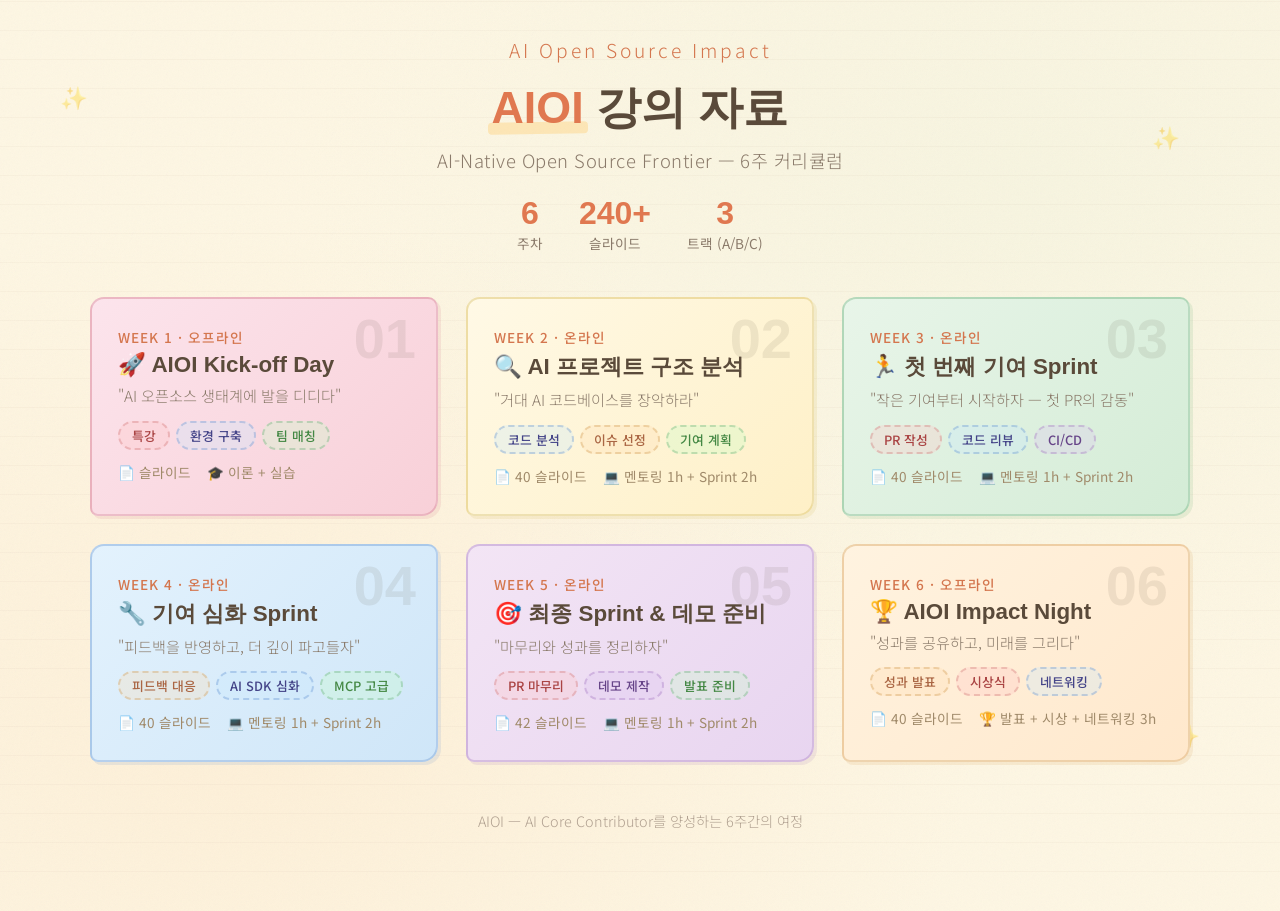
==== index.html @ 97fd27ec "초기 커밋: AIOI 오픈소스 x AI 교육과정 슬라이드 및 리서치 자료" ====
<!DOCTYPE html>
<html lang="ko">
<head>
<meta charset="UTF-8">
<meta name="viewport" content="width=device-width, initial-scale=1.0">
<title>AIOI - AI Open Source Impact 강의 자료</title>
<style>
  @import url('https://fonts.googleapis.com/css2?family=Nanum+Square+Round:wght@400;700;800&family=Noto+Sans+KR:wght@300;400;500;700;900&display=swap');
  * { margin: 0; padding: 0; box-sizing: border-box; }
  body {
    font-family: 'Noto Sans KR', sans-serif;
    background: #fdf6e3;
    background-image:
      radial-gradient(ellipse at 20% 80%, rgba(255,200,150,0.15) 0%, transparent 50%),
      radial-gradient(ellipse at 80% 20%, rgba(200,230,200,0.12) 0%, transparent 50%),
      url("data:image/svg+xml,%3Csvg width='100' height='100' xmlns='http://www.w3.org/2000/svg'%3E%3Cfilter id='n'%3E%3CfeTurbulence baseFrequency='0.65' numOctaves='3' stitchTiles='stitch'/%3E%3C/filter%3E%3Crect width='100' height='100' filter='url(%23n)' opacity='0.03'/%3E%3C/svg%3E");
    min-height: 100vh;
    display: flex;
    flex-direction: column;
    align-items: center;
    padding: 36px 40px 80px;
  }
  body::before {
    content: '';
    position: fixed;
    top: 0; left: 0; width: 100%; height: 100%;
    background: repeating-linear-gradient(0deg, transparent, transparent 28px, rgba(180,160,140,0.06) 28px, rgba(180,160,140,0.06) 29px);
    pointer-events: none;
    z-index: 0;
  }
  body > * { position: relative; z-index: 1; }
  .header { text-align: center; margin-bottom: 28px; }
  .header-sub { font-family: 'Noto Sans KR', sans-serif; font-weight: 300; font-size: 1.2rem; color: #d4764e; letter-spacing: 3px; margin-bottom: 12px; }
  .header-title { font-family: 'Nanum Square Round', sans-serif; font-weight: 800; font-size: 2.8rem; color: #5a4a3a; line-height: 1.4; margin-bottom: 8px; }
  .header-title .highlight { color: #e07850; position: relative; }
  .header-title .highlight::after { content: ''; position: absolute; bottom: -2px; left: -4px; right: -4px; height: 12px; background: rgba(255,200,100,0.35); border-radius: 4px; z-index: -1; transform: rotate(-0.8deg); }
  .header-desc { font-family: 'Noto Sans KR', sans-serif; font-weight: 300; font-size: 1.15rem; color: #8a7a6a; letter-spacing: 0.5px; }
  .stats-row { display: flex; gap: 36px; margin: 24px 0 16px; justify-content: center; }
  .stat-item { text-align: center; }
  .stat-value { font-family: 'Nanum Square Round', sans-serif; font-weight: 800; font-size: 2rem; color: #e07850; line-height: 1; }
  .stat-label { font-family: 'Noto Sans KR', sans-serif; font-weight: 400; font-size: 0.85rem; color: #8a7a6a; margin-top: 4px; }
  .week-grid { display: grid; grid-template-columns: repeat(auto-fit, minmax(320px, 1fr)); gap: 28px; width: 100%; max-width: 1100px; }
  .week-card {
    padding: 28px 26px;
    border-radius: 14px 10px 16px 8px;
    position: relative;
    transition: transform 0.3s ease, box-shadow 0.3s ease;
    text-decoration: none;
    display: block;
    cursor: pointer;
  }
  .week-card:hover { transform: translateY(-6px) rotate(0.3deg); box-shadow: 6px 6px 0 rgba(0,0,0,0.06); }
  .week-card.w1 { background: linear-gradient(135deg, #fce4ec 0%, #f8d0d8 100%); border: 2.5px solid rgba(200,100,120,0.3); box-shadow: 3px 3px 0 rgba(200,100,120,0.12); }
  .week-card.w2 { background: linear-gradient(135deg, #fff9e6 0%, #fef0c7 100%); border: 2.5px solid rgba(200,170,60,0.3); box-shadow: 3px 3px 0 rgba(200,170,60,0.12); }
  .week-card.w3 { background: linear-gradient(135deg, #e8f5e9 0%, #d4ecd6 100%); border: 2.5px solid rgba(80,160,100,0.3); box-shadow: 3px 3px 0 rgba(80,160,100,0.12); }
  .week-card.w4 { background: linear-gradient(135deg, #e3f2fd 0%, #cfe6f8 100%); border: 2.5px solid rgba(80,130,200,0.3); box-shadow: 3px 3px 0 rgba(80,130,200,0.12); }
  .week-card.w5 { background: linear-gradient(135deg, #f3e5f5 0%, #e8d5f0 100%); border: 2.5px solid rgba(150,100,180,0.3); box-shadow: 3px 3px 0 rgba(150,100,180,0.12); }
  .week-card.w6 { background: linear-gradient(135deg, #fff3e0 0%, #ffe8cc 100%); border: 2.5px solid rgba(200,140,60,0.3); box-shadow: 3px 3px 0 rgba(200,140,60,0.12); }
  .week-number { font-family: 'Nanum Square Round', sans-serif; font-weight: 800; font-size: 3.5rem; color: rgba(90,74,58,0.1); position: absolute; right: 20px; top: 12px; line-height: 1; }
  .week-label { font-family: 'Noto Sans KR', sans-serif; font-weight: 500; font-size: 0.85rem; color: #d4764e; letter-spacing: 1px; margin-bottom: 4px; }
  .week-title { font-family: 'Nanum Square Round', sans-serif; font-weight: 800; font-size: 1.4rem; color: #5a4a3a; margin-bottom: 6px; }
  .week-subtitle { font-family: 'Noto Sans KR', sans-serif; font-weight: 300; font-size: 0.95rem; color: #8a7a6a; margin-bottom: 14px; line-height: 1.5; }
  .week-tags { display: flex; gap: 6px; flex-wrap: wrap; margin-bottom: 12px; }
  .tag { display: inline-block; padding: 3px 12px; border-radius: 20px; font-family: 'Noto Sans KR', sans-serif; font-weight: 500; font-size: 0.8rem; border: 2px dashed; }
  .tag.pink { background: rgba(255,200,200,0.3); border-color: rgba(200,100,100,0.3); color: #a44; }
  .tag.blue { background: rgba(200,230,255,0.3); border-color: rgba(80,130,200,0.3); color: #448; }
  .tag.green { background: rgba(200,255,200,0.3); border-color: rgba(80,160,100,0.3); color: #484; }
  .tag.orange { background: rgba(255,220,180,0.3); border-color: rgba(200,140,60,0.3); color: #a64; }
  .tag.purple { background: rgba(220,200,240,0.3); border-color: rgba(150,100,180,0.3); color: #648; }
  .week-meta { display: flex; gap: 16px; align-items: center; font-family: 'Noto Sans KR', sans-serif; font-size: 0.85rem; color: #a08a6a; }
  .week-meta span { display: flex; align-items: center; gap: 4px; }
  .sparkle { position: fixed; font-size: 1.4rem; opacity: 0.4; animation: twinkle 2s ease-in-out infinite; pointer-events: none; z-index: 0; }
  @keyframes twinkle { 0%, 100% { opacity: 0.2; transform: scale(0.8) rotate(0deg); } 50% { opacity: 0.5; transform: scale(1.1) rotate(15deg); } }
  .footer { margin-top: 48px; text-align: center; font-family: 'Noto Sans KR', sans-serif; font-weight: 300; font-size: 0.9rem; color: #b0a090; }
  @media (max-width: 700px) { body { padding: 40px 20px 60px; } .header-title { font-size: 2rem; } .week-grid { grid-template-columns: 1fr; } }
</style>
</head>
<body>

<span class="sparkle" style="top:80px;left:60px;">&#10024;</span>
<span class="sparkle" style="top:120px;right:100px;animation-delay:0.6s;">&#10024;</span>
<span class="sparkle" style="bottom:200px;left:120px;animation-delay:1.2s;">&#10024;</span>
<span class="sparkle" style="bottom:150px;right:80px;animation-delay:0.9s;">&#10024;</span>

<div class="header">
  <div class="header-sub">AI Open Source Impact</div>
  <div class="header-title"><span class="highlight">AIOI</span> 강의 자료</div>
  <div class="header-desc">AI-Native Open Source Frontier &mdash; 6주 커리큘럼</div>
  <div class="stats-row">
    <div class="stat-item"><div class="stat-value">6</div><div class="stat-label">주차</div></div>
    <div class="stat-item"><div class="stat-value">240+</div><div class="stat-label">슬라이드</div></div>
    <div class="stat-item"><div class="stat-value">3</div><div class="stat-label">트랙 (A/B/C)</div></div>
  </div>
</div>

<div class="week-grid">

  <a class="week-card w1" href="week1-slides.html">
    <div class="week-number">01</div>
    <div class="week-label">WEEK 1 &middot; 오프라인</div>
    <div class="week-title">&#128640; AIOI Kick-off Day</div>
    <div class="week-subtitle">"AI 오픈소스 생태계에 발을 디디다"</div>
    <div class="week-tags">
      <span class="tag pink">특강</span>
      <span class="tag blue">환경 구축</span>
      <span class="tag green">팀 매칭</span>
    </div>
    <div class="week-meta">
      <span>&#128196; 슬라이드</span>
      <span>&#127891; 이론 + 실습</span>
    </div>
  </a>

  <a class="week-card w2" href="week2-slides.html">
    <div class="week-number">02</div>
    <div class="week-label">WEEK 2 &middot; 온라인</div>
    <div class="week-title">&#128269; AI 프로젝트 구조 분석</div>
    <div class="week-subtitle">"거대 AI 코드베이스를 장악하라"</div>
    <div class="week-tags">
      <span class="tag blue">코드 분석</span>
      <span class="tag orange">이슈 선정</span>
      <span class="tag green">기여 계획</span>
    </div>
    <div class="week-meta">
      <span>&#128196; 40 슬라이드</span>
      <span>&#128187; 멘토링 1h + Sprint 2h</span>
    </div>
  </a>

  <a class="week-card w3" href="week3-slides.html">
    <div class="week-number">03</div>
    <div class="week-label">WEEK 3 &middot; 온라인</div>
    <div class="week-title">&#127939; 첫 번째 기여 Sprint</div>
    <div class="week-subtitle">"작은 기여부터 시작하자 — 첫 PR의 감동"</div>
    <div class="week-tags">
      <span class="tag pink">PR 작성</span>
      <span class="tag blue">코드 리뷰</span>
      <span class="tag purple">CI/CD</span>
    </div>
    <div class="week-meta">
      <span>&#128196; 40 슬라이드</span>
      <span>&#128187; 멘토링 1h + Sprint 2h</span>
    </div>
  </a>

  <a class="week-card w4" href="week4-slides.html">
    <div class="week-number">04</div>
    <div class="week-label">WEEK 4 &middot; 온라인</div>
    <div class="week-title">&#128295; 기여 심화 Sprint</div>
    <div class="week-subtitle">"피드백을 반영하고, 더 깊이 파고들자"</div>
    <div class="week-tags">
      <span class="tag orange">피드백 대응</span>
      <span class="tag blue">AI SDK 심화</span>
      <span class="tag green">MCP 고급</span>
    </div>
    <div class="week-meta">
      <span>&#128196; 40 슬라이드</span>
      <span>&#128187; 멘토링 1h + Sprint 2h</span>
    </div>
  </a>

  <a class="week-card w5" href="week5-slides.html">
    <div class="week-number">05</div>
    <div class="week-label">WEEK 5 &middot; 온라인</div>
    <div class="week-title">&#127919; 최종 Sprint &amp; 데모 준비</div>
    <div class="week-subtitle">"마무리와 성과를 정리하자"</div>
    <div class="week-tags">
      <span class="tag pink">PR 마무리</span>
      <span class="tag purple">데모 제작</span>
      <span class="tag green">발표 준비</span>
    </div>
    <div class="week-meta">
      <span>&#128196; 42 슬라이드</span>
      <span>&#128187; 멘토링 1h + Sprint 2h</span>
    </div>
  </a>

  <a class="week-card w6" href="week6-slides.html">
    <div class="week-number">06</div>
    <div class="week-label">WEEK 6 &middot; 오프라인</div>
    <div class="week-title">&#127942; AIOI Impact Night</div>
    <div class="week-subtitle">"성과를 공유하고, 미래를 그리다"</div>
    <div class="week-tags">
      <span class="tag orange">성과 발표</span>
      <span class="tag pink">시상식</span>
      <span class="tag blue">네트워킹</span>
    </div>
    <div class="week-meta">
      <span>&#128196; 40 슬라이드</span>
      <span>&#127942; 발표 + 시상 + 네트워킹 3h</span>
    </div>
  </a>

</div>

<div class="footer">
  AIOI &mdash; AI Core Contributor를 양성하는 6주간의 여정
</div>

</body>
</html>
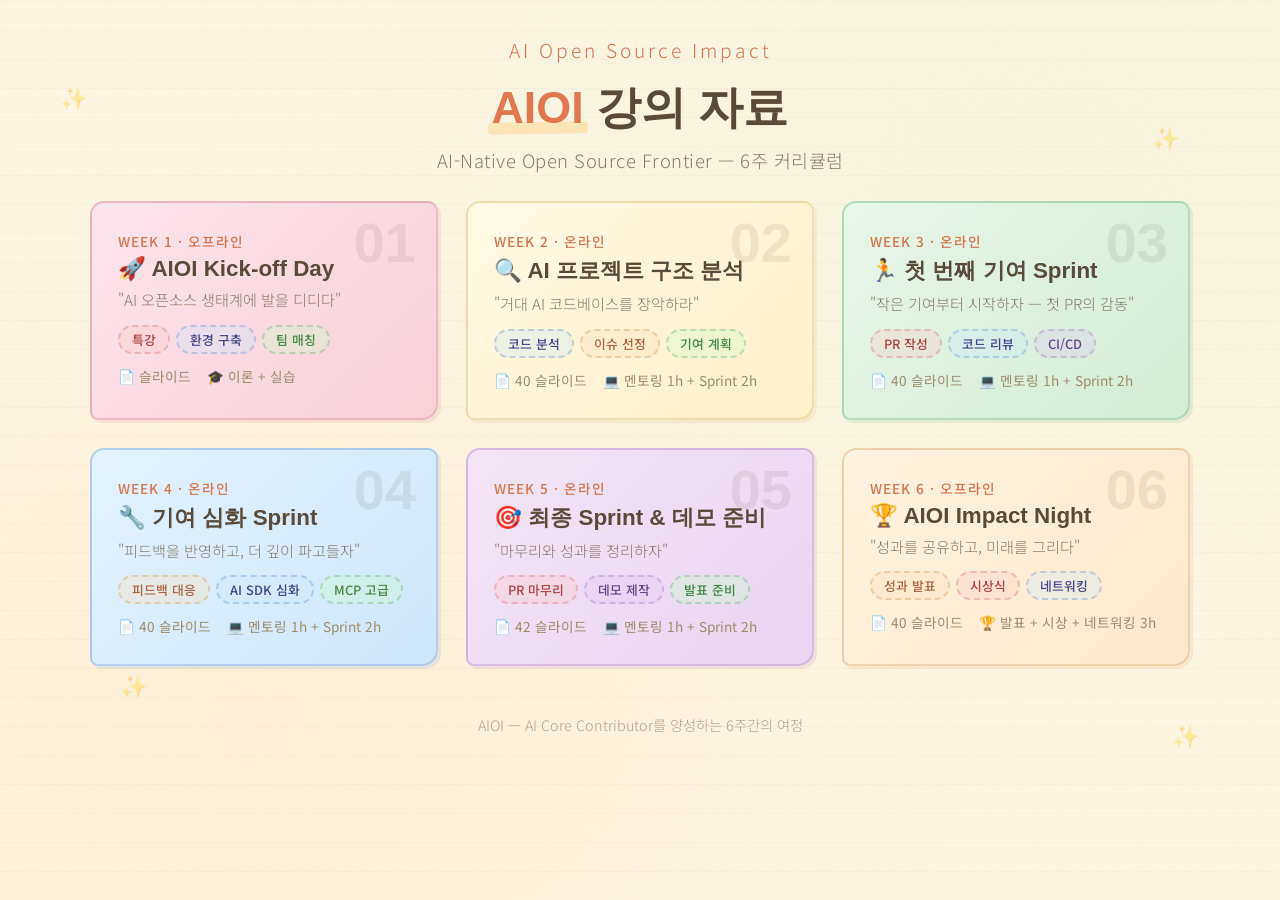
==== commit 7066d609: "index.html 헤더 통계 영역 제거" ====
--- a/index.html
+++ b/index.html
@@ -86,11 +86,6 @@
   <div class="header-sub">AI Open Source Impact</div>
   <div class="header-title"><span class="highlight">AIOI</span> 강의 자료</div>
   <div class="header-desc">AI-Native Open Source Frontier &mdash; 6주 커리큘럼</div>
-  <div class="stats-row">
-    <div class="stat-item"><div class="stat-value">6</div><div class="stat-label">주차</div></div>
-    <div class="stat-item"><div class="stat-value">240+</div><div class="stat-label">슬라이드</div></div>
-    <div class="stat-item"><div class="stat-value">3</div><div class="stat-label">트랙 (A/B/C)</div></div>
-  </div>
 </div>
 
 <div class="week-grid">
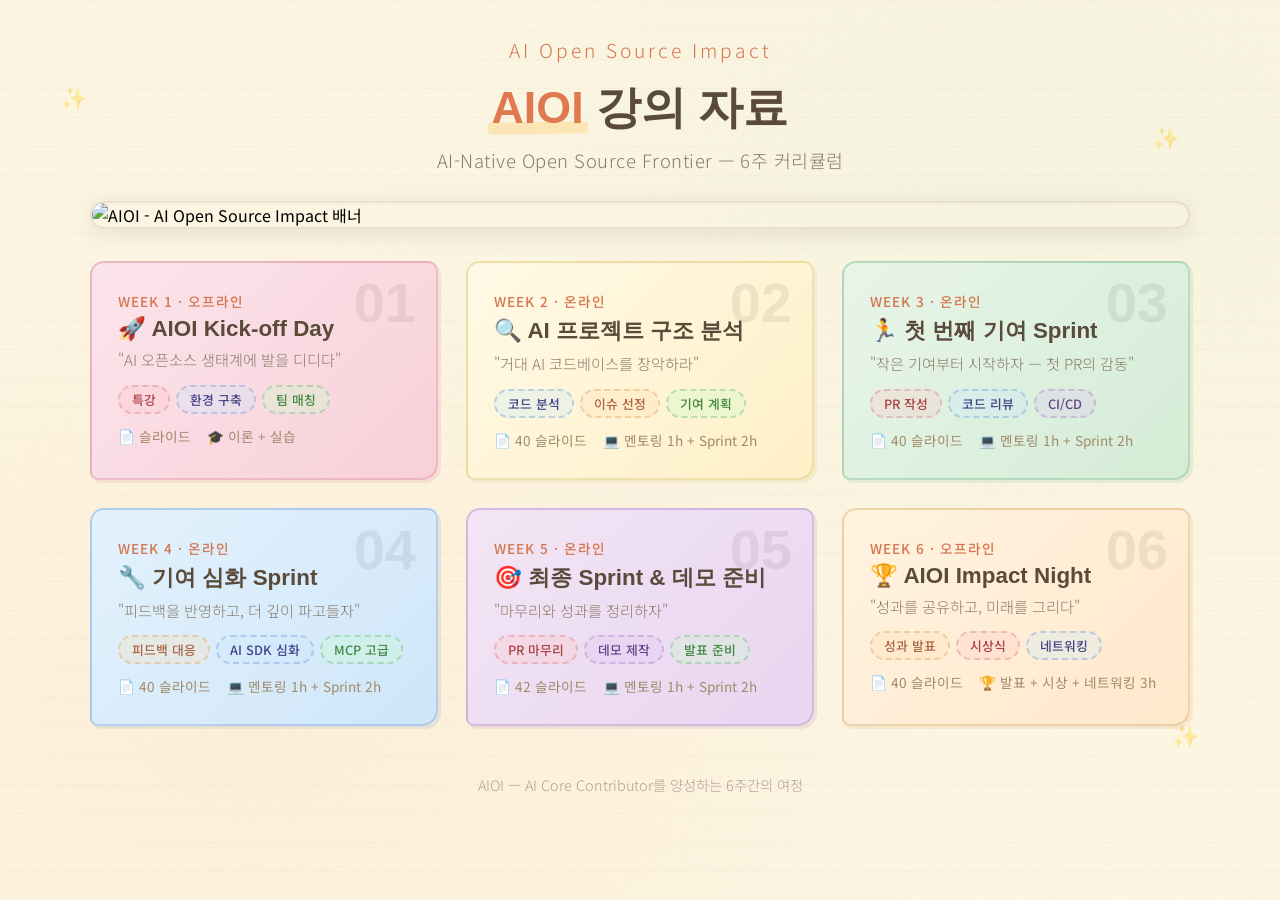
==== commit cc2b0ab5: "배너 이미지 추가 및 전체 페이지 OG/Twitter 메타태그 설정" ====
--- a/index.html
+++ b/index.html
@@ -1,9 +1,35 @@
 <!DOCTYPE html>
 <html lang="ko">
 <head>
+<!-- Google tag (gtag.js) -->
+<script async src="https://www.googletagmanager.com/gtag/js?id=G-9C4HG0H600"></script>
+<script>
+  window.dataLayer = window.dataLayer || [];
+  function gtag(){dataLayer.push(arguments);}
+  gtag('js', new Date());
+  gtag('config', 'G-9C4HG0H600');
+</script>
 <meta charset="UTF-8">
 <meta name="viewport" content="width=device-width, initial-scale=1.0">
 <title>AIOI - AI Open Source Impact 강의 자료</title>
+<meta name="description" content="AI 오픈소스 Core Contributor를 양성하는 6주 커리큘럼. AI 프로젝트 분석, PR 작성, 코드 리뷰 등 실전 오픈소스 기여 교육.">
+<meta name="keywords" content="AI, 오픈소스, Open Source, 기여, Contributor, AIOI, 커리큘럼, PR, 코드리뷰, MCP, AI SDK">
+<meta name="author" content="AIOI">
+<meta name="robots" content="index, follow">
+<meta name="theme-color" content="#e07850">
+<!-- Open Graph -->
+<meta property="og:type" content="website">
+<meta property="og:title" content="AIOI - AI Open Source Impact 강의 자료">
+<meta property="og:description" content="AI 오픈소스 Core Contributor를 양성하는 6주 커리큘럼. AI 프로젝트 분석, PR 작성, 코드 리뷰 등 실전 오픈소스 기여 교육.">
+<meta property="og:image" content="https://revfactory.github.io/aioi_slide/banner.png">
+<meta property="og:url" content="https://revfactory.github.io/aioi_slide/">
+<meta property="og:site_name" content="AIOI">
+<meta property="og:locale" content="ko_KR">
+<!-- Twitter Card -->
+<meta name="twitter:card" content="summary_large_image">
+<meta name="twitter:title" content="AIOI - AI Open Source Impact 강의 자료">
+<meta name="twitter:description" content="AI 오픈소스 Core Contributor를 양성하는 6주 커리큘럼. 실전 오픈소스 기여 교육.">
+<meta name="twitter:image" content="https://revfactory.github.io/aioi_slide/banner.png">
 <style>
   @import url('https://fonts.googleapis.com/css2?family=Nanum+Square+Round:wght@400;700;800&family=Noto+Sans+KR:wght@300;400;500;700;900&display=swap');
   * { margin: 0; padding: 0; box-sizing: border-box; }
@@ -71,8 +97,22 @@
   .week-meta span { display: flex; align-items: center; gap: 4px; }
   .sparkle { position: fixed; font-size: 1.4rem; opacity: 0.4; animation: twinkle 2s ease-in-out infinite; pointer-events: none; z-index: 0; }
   @keyframes twinkle { 0%, 100% { opacity: 0.2; transform: scale(0.8) rotate(0deg); } 50% { opacity: 0.5; transform: scale(1.1) rotate(15deg); } }
+  .banner {
+    width: 100%;
+    max-width: 1100px;
+    margin-bottom: 32px;
+    border-radius: 16px;
+    overflow: hidden;
+    box-shadow: 0 4px 24px rgba(90,74,58,0.12);
+    border: 2.5px solid rgba(200,180,150,0.3);
+  }
+  .banner img {
+    width: 100%;
+    height: auto;
+    display: block;
+  }
   .footer { margin-top: 48px; text-align: center; font-family: 'Noto Sans KR', sans-serif; font-weight: 300; font-size: 0.9rem; color: #b0a090; }
-  @media (max-width: 700px) { body { padding: 40px 20px 60px; } .header-title { font-size: 2rem; } .week-grid { grid-template-columns: 1fr; } }
+  @media (max-width: 700px) { body { padding: 40px 20px 60px; } .header-title { font-size: 2rem; } .week-grid { grid-template-columns: 1fr; } .banner { margin-bottom: 20px; } }
 </style>
 </head>
 <body>
@@ -86,6 +126,10 @@
   <div class="header-sub">AI Open Source Impact</div>
   <div class="header-title"><span class="highlight">AIOI</span> 강의 자료</div>
   <div class="header-desc">AI-Native Open Source Frontier &mdash; 6주 커리큘럼</div>
+</div>
+
+<div class="banner">
+  <img src="banner.png" alt="AIOI - AI Open Source Impact 배너">
 </div>
 
 <div class="week-grid">
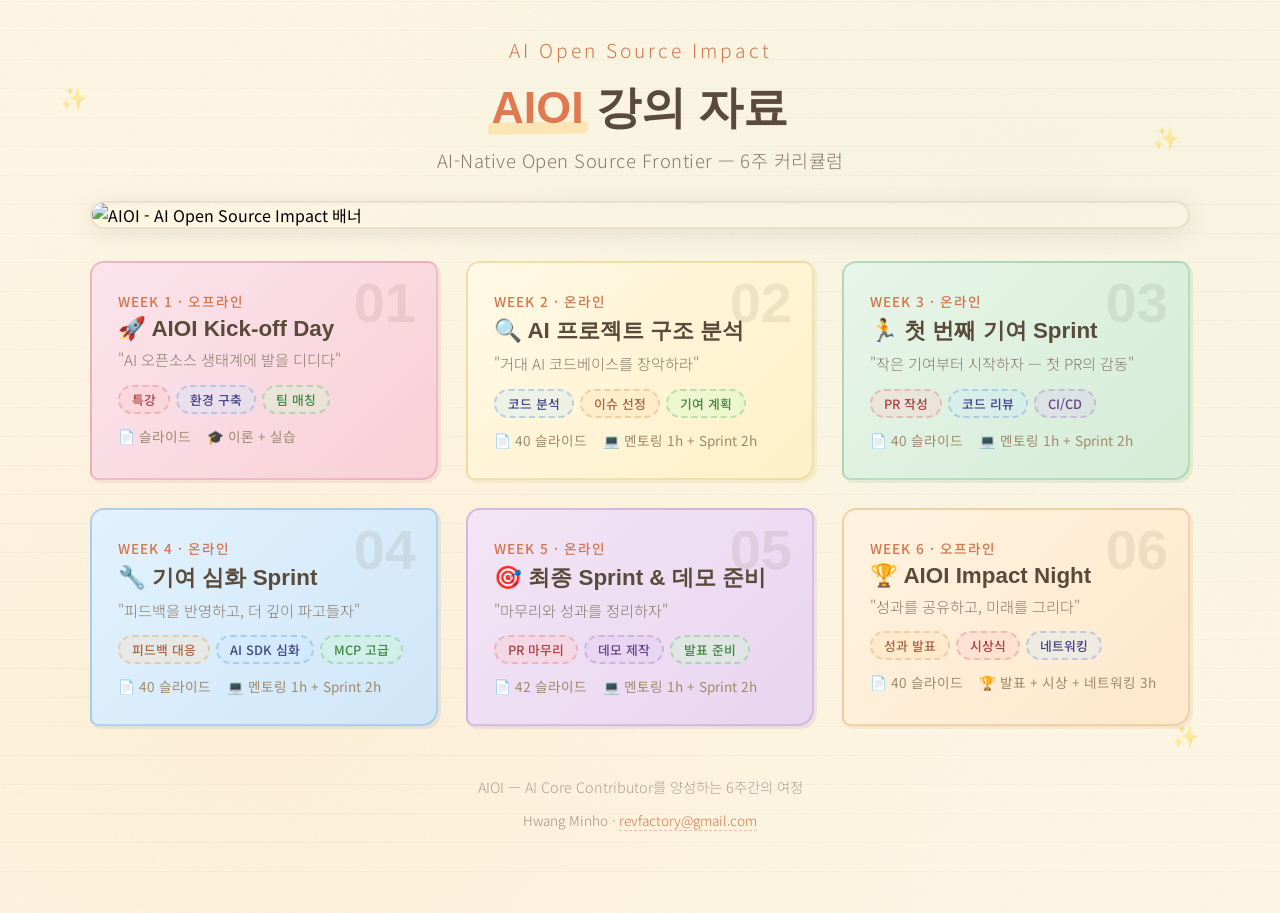
==== commit 5ff728db: "메인 페이지 푸터에 연락처 정보 추가" ====
--- a/index.html
+++ b/index.html
@@ -111,7 +111,10 @@
     height: auto;
     display: block;
   }
-  .footer { margin-top: 48px; text-align: center; font-family: 'Noto Sans KR', sans-serif; font-weight: 300; font-size: 0.9rem; color: #b0a090; }
+  .footer { margin-top: 48px; text-align: center; font-family: 'Noto Sans KR', sans-serif; font-weight: 300; font-size: 0.9rem; color: #b0a090; line-height: 1.8; }
+  .footer .contact { margin-top: 8px; font-size: 0.85rem; color: #a09080; }
+  .footer .contact a { color: #d4764e; text-decoration: none; border-bottom: 1px dashed rgba(212,118,78,0.4); }
+  .footer .contact a:hover { border-bottom-style: solid; }
   @media (max-width: 700px) { body { padding: 40px 20px 60px; } .header-title { font-size: 2rem; } .week-grid { grid-template-columns: 1fr; } .banner { margin-bottom: 20px; } }
 </style>
 </head>
@@ -234,6 +237,7 @@
 
 <div class="footer">
   AIOI &mdash; AI Core Contributor를 양성하는 6주간의 여정
+  <div class="contact">Hwang Minho &middot; <a href="mailto:revfactory@gmail.com">revfactory@gmail.com</a></div>
 </div>
 
 </body>
